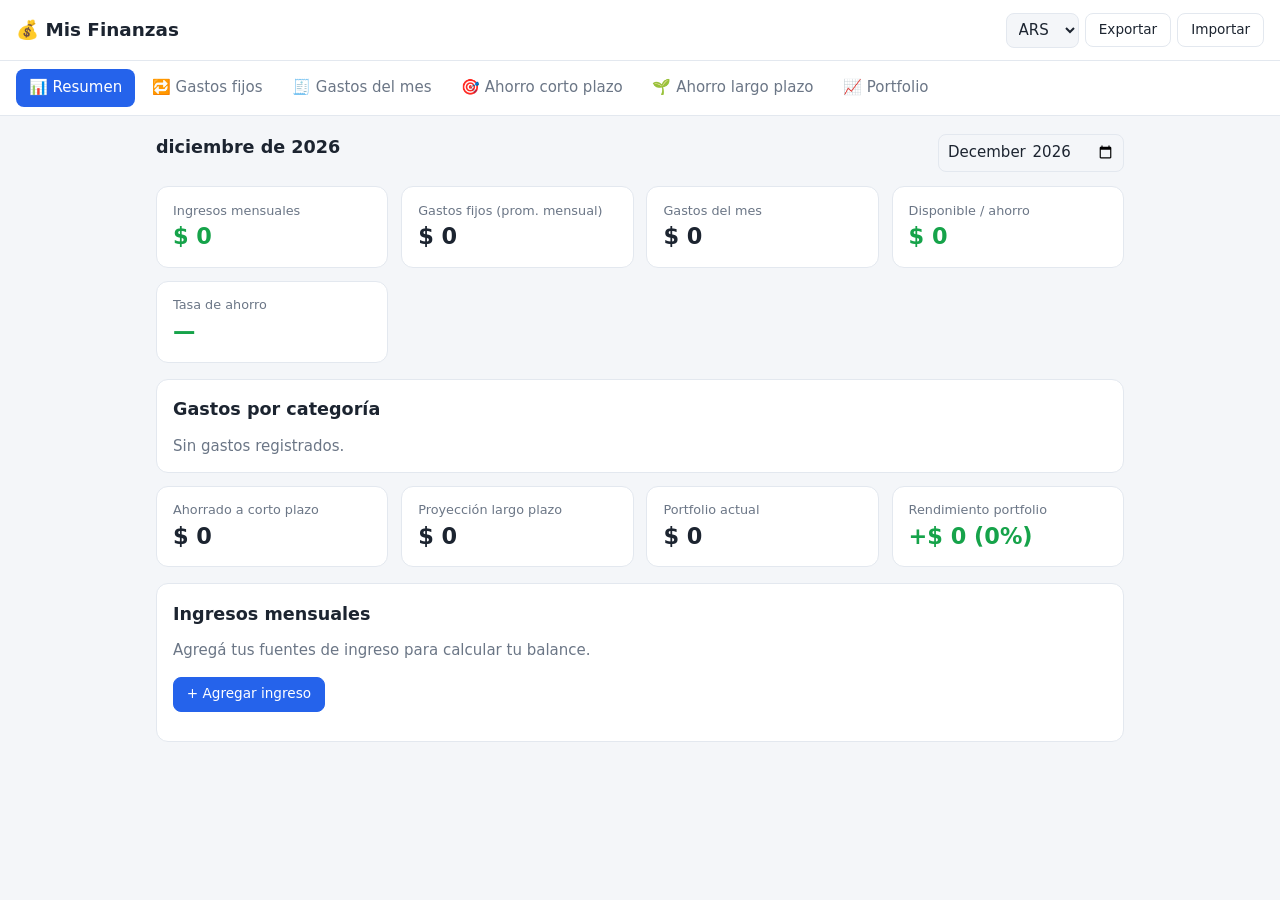
==== finanzas/index.html @ f4c00e90 "Agregar app web de finanzas personales Gastos fijos, gastos del mes, ahorro a corto y largo plazo, p" ====
<!doctype html>
<html lang="es">
<head>
<meta charset="utf-8">
<meta name="viewport" content="width=device-width, initial-scale=1">
<title>Mis Finanzas</title>
<link rel="stylesheet" href="styles.css">
</head>
<body>
<header class="top">
  <h1>💰 Mis Finanzas</h1>
  <div class="top-tools">
    <select id="currency" aria-label="Moneda"></select>
    <button class="btn ghost" data-action="export">Exportar</button>
    <label class="btn ghost">Importar<input id="import" type="file" accept="application/json" hidden></label>
  </div>
</header>
<nav id="tabs" class="tabs" role="tablist"></nav>
<main id="view"></main>

<dialog id="dlg">
  <form method="dialog" id="dlg-form">
    <h2 id="dlg-title"></h2>
    <div id="dlg-fields"></div>
    <div class="dlg-actions">
      <button type="button" class="btn ghost" id="dlg-cancel">Cancelar</button>
      <button type="submit" class="btn primary">Guardar</button>
    </div>
  </form>
</dialog>
<script src="app.js"></script>
</body>
</html>
---- finanzas/styles.css ----
:root{--bg:#f4f6f9;--card:#fff;--text:#1c2430;--muted:#6b7686;--line:#e3e8ef;--primary:#2563eb;--good:#16a34a;--bad:#dc2626;--warn:#d97706}
@media (prefers-color-scheme:dark){:root{--bg:#0f141b;--card:#18202b;--text:#e6ebf2;--muted:#93a0b2;--line:#2a3441;--primary:#5b8def;--good:#34d27b;--bad:#f06a6a;--warn:#f0a23b}}
*{box-sizing:border-box}
body{margin:0;background:var(--bg);color:var(--text);font:15px/1.45 system-ui,-apple-system,"Segoe UI",Roboto,sans-serif}
.top{display:flex;flex-wrap:wrap;gap:.5rem;justify-content:space-between;align-items:center;padding:.8rem 1rem;background:var(--card);border-bottom:1px solid var(--line)}
.top h1{font-size:1.15rem;margin:0}
.top-tools{display:flex;gap:.4rem;align-items:center}
.tabs{display:flex;gap:.25rem;overflow-x:auto;padding:.5rem 1rem;background:var(--card);border-bottom:1px solid var(--line);position:sticky;top:0;z-index:5}
.tabs button{border:0;background:none;color:var(--muted);padding:.5rem .8rem;border-radius:8px;cursor:pointer;white-space:nowrap;font:inherit}
.tabs button.active{background:var(--primary);color:#fff}
main{max-width:1000px;margin:0 auto;padding:1rem}
h2{font-size:1.1rem;margin:.2rem 0 .8rem}
.row{display:flex;flex-wrap:wrap;gap:.6rem;align-items:center;justify-content:space-between;margin-bottom:.8rem}
.grid{display:grid;gap:.8rem;grid-template-columns:repeat(auto-fit,minmax(200px,1fr));margin-bottom:1rem}
.card{background:var(--card);border:1px solid var(--line);border-radius:12px;padding:.9rem 1rem;margin-bottom:.8rem}
.grid .card{margin:0}
.kpi .label{color:var(--muted);font-size:.8rem}
.kpi .value{font-size:1.4rem;font-weight:700}
.good{color:var(--good)}.bad{color:var(--bad)}.muted{color:var(--muted)}
.btn{border:1px solid var(--line);background:var(--card);color:var(--text);padding:.4rem .8rem;border-radius:8px;cursor:pointer;font:inherit;font-size:.85rem}
.btn.primary{background:var(--primary);border-color:var(--primary);color:#fff}
.btn.ghost:hover{background:var(--bg)}
.btn.sm{padding:.2rem .5rem;font-size:.78rem}
.btn.danger{color:var(--bad)}
select,input{font:inherit;padding:.4rem .5rem;border:1px solid var(--line);border-radius:8px;background:var(--bg);color:var(--text);width:100%}
input[type=checkbox]{width:auto}
.top select,.row select,.row input{width:auto}
table{width:100%;border-collapse:collapse}
th,td{text-align:left;padding:.5rem .4rem;border-bottom:1px solid var(--line)}
th{font-size:.75rem;color:var(--muted);text-transform:uppercase;letter-spacing:.03em}
td.num,th.num{text-align:right;white-space:nowrap}
td.act{text-align:right;white-space:nowrap}
.table-wrap{overflow-x:auto}
.bar{height:10px;background:var(--line);border-radius:6px;overflow:hidden}
.bar>i{display:block;height:100%;background:var(--primary)}
.bar.good>i{background:var(--good)}
.cat{display:grid;grid-template-columns:110px 1fr 90px;gap:.5rem;align-items:center;margin:.35rem 0;font-size:.85rem}
.stack{display:flex;height:14px;border-radius:7px;overflow:hidden;margin:.5rem 0}
.dot{display:inline-block;width:10px;height:10px;border-radius:50%;margin-right:.4rem}
.goal h3{margin:0 0 .3rem;font-size:1rem}
.goal .meta{display:flex;justify-content:space-between;gap:.5rem;flex-wrap:wrap;font-size:.85rem;color:var(--muted);margin-top:.3rem}
.empty{color:var(--muted);text-align:center;padding:1.5rem}
dialog{border:1px solid var(--line);border-radius:14px;background:var(--card);color:var(--text);padding:1.2rem;width:min(420px,92vw)}
dialog::backdrop{background:rgba(0,0,0,.45)}
dialog h2{margin-top:0}
.field{display:block;margin-bottom:.7rem}
.field span{display:block;font-size:.8rem;color:var(--muted);margin-bottom:.2rem}
.dlg-actions{display:flex;justify-content:flex-end;gap:.5rem;margin-top:1rem}
svg.chart{width:100%;height:auto;display:block}
@media (max-width:520px){.cat{grid-template-columns:80px 1fr 80px}}
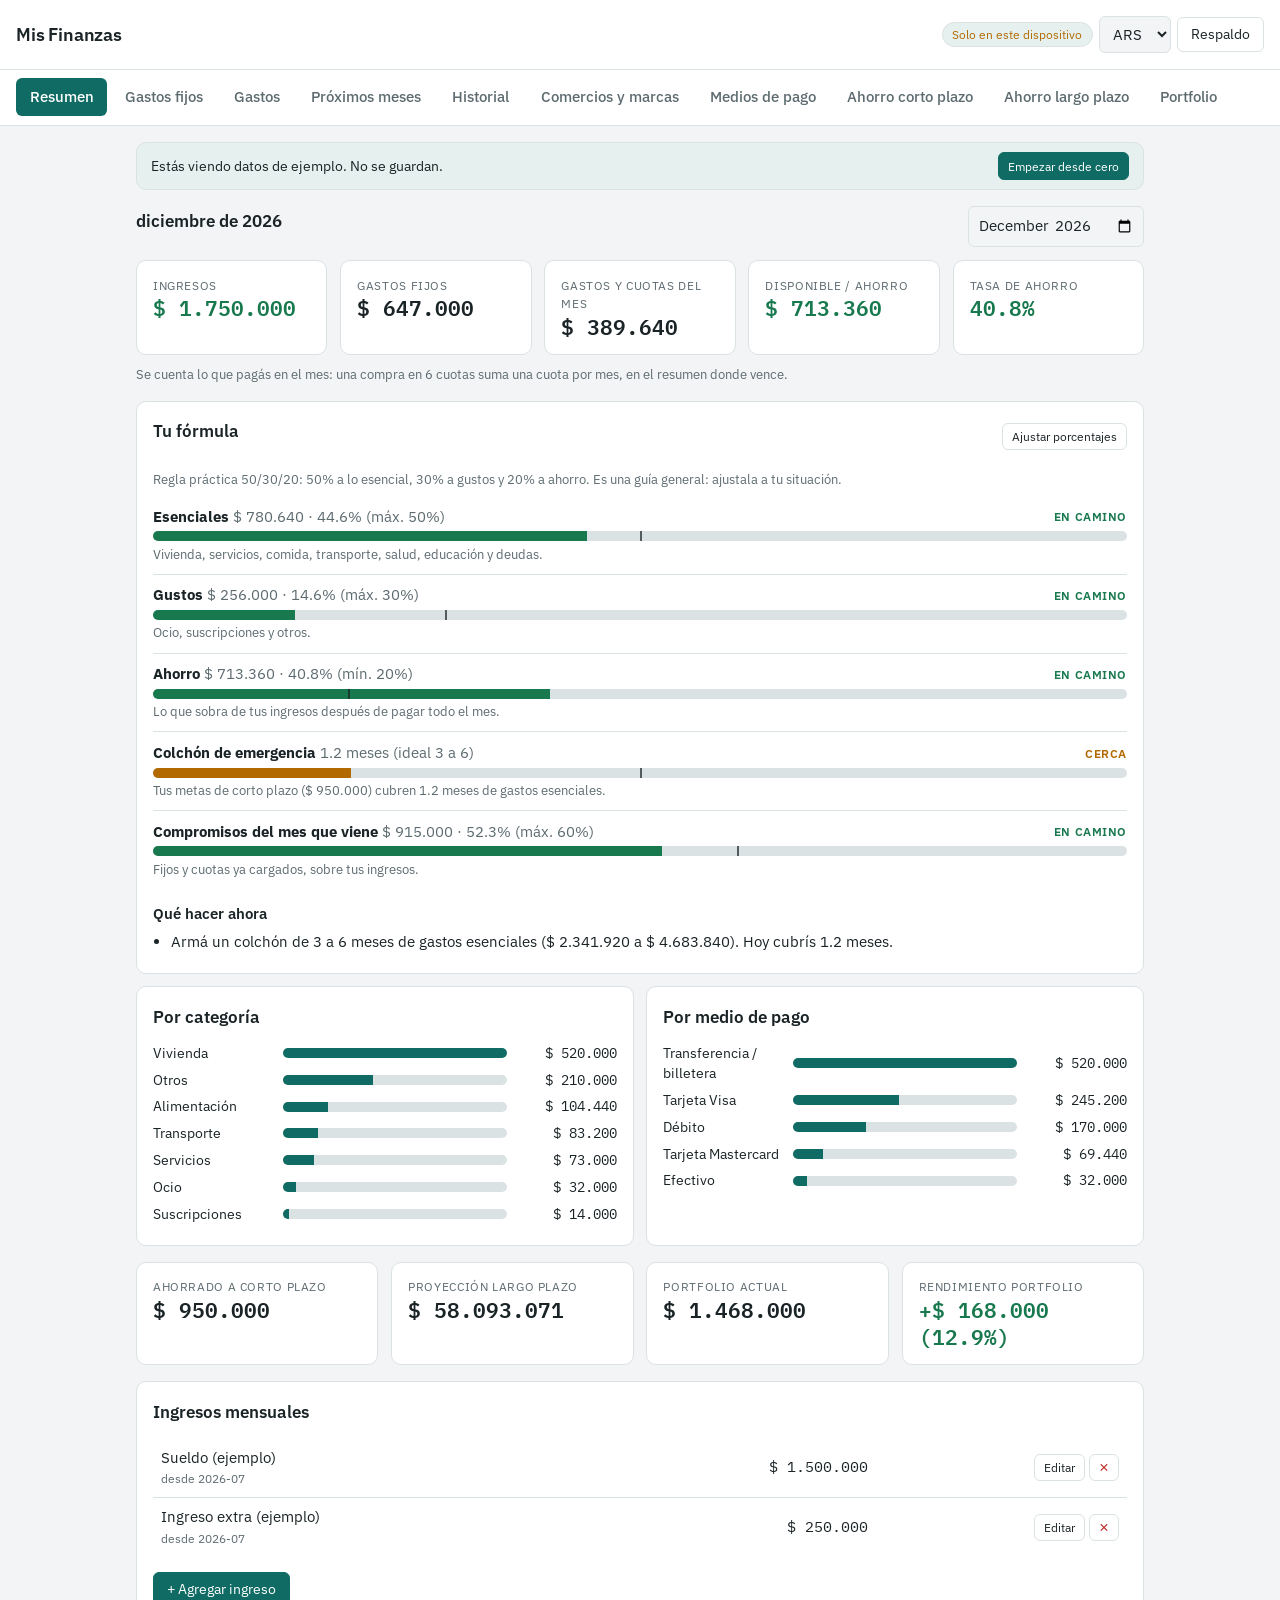
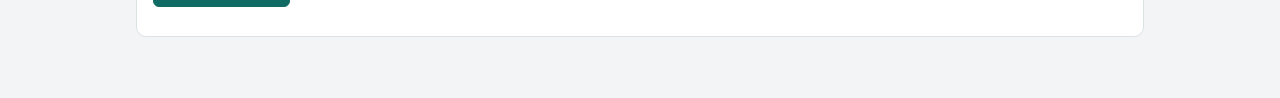
==== commit dfdb1d47: "Finanzas: medios de pago, cuotas, proyección, historial, comercios y fórmula 50/30/20 - Medios de pa" ====
--- a/finanzas/index.html
+++ b/finanzas/index.html
@@ -4,15 +4,18 @@
 <meta charset="utf-8">
 <meta name="viewport" content="width=device-width, initial-scale=1">
 <title>Mis Finanzas</title>
+<link rel="preconnect" href="https://fonts.googleapis.com">
+<link rel="preconnect" href="https://fonts.gstatic.com" crossorigin>
+<link rel="stylesheet" href="https://fonts.googleapis.com/css2?family=IBM+Plex+Mono:wght@400;600&family=IBM+Plex+Sans:wght@400;500;600&display=swap">
 <link rel="stylesheet" href="styles.css">
 </head>
 <body>
 <header class="top">
-  <h1>💰 Mis Finanzas</h1>
+  <h1>Mis Finanzas</h1>
   <div class="top-tools">
+    <span id="store-chip" class="chip" role="status">Conectando…</span>
     <select id="currency" aria-label="Moneda"></select>
-    <button class="btn ghost" data-action="export">Exportar</button>
-    <label class="btn ghost">Importar<input id="import" type="file" accept="application/json" hidden></label>
+    <button class="btn ghost" data-action="export">Respaldo</button>
   </div>
 </header>
 <nav id="tabs" class="tabs" role="tablist"></nav>
@@ -22,12 +25,31 @@
   <form method="dialog" id="dlg-form">
     <h2 id="dlg-title"></h2>
     <div id="dlg-fields"></div>
+    <p id="dlg-note" class="note" role="status"></p>
     <div class="dlg-actions">
       <button type="button" class="btn ghost" id="dlg-cancel">Cancelar</button>
       <button type="submit" class="btn primary">Guardar</button>
     </div>
   </form>
 </dialog>
+<dialog id="cfm">
+  <h2>Confirmar</h2>
+  <p id="cfm-msg"></p>
+  <div class="dlg-actions"><button class="btn ghost" id="cfm-no">Cancelar</button><button class="btn primary" id="cfm-yes">Aceptar</button></div>
+</dialog>
+<dialog id="exp">
+  <h2>Respaldo de datos</h2>
+  <label class="field"><span>Tus datos (copialos y guardalos en un archivo de texto)</span><textarea id="exp-text" readonly></textarea></label>
+  <label class="field"><span>Para restaurar, pegá un respaldo acá o elegí un archivo. Se suma a lo que ya tenés.</span><textarea id="imp-text" placeholder="Pegá el respaldo…"></textarea></label>
+  <input id="import" type="file" accept="application/json,.json" aria-label="Elegir archivo de respaldo">
+  <p class="muted" id="exp-msg" role="status"></p>
+  <div class="dlg-actions">
+    <button class="btn ghost" data-action="close-export">Cerrar</button>
+    <button class="btn" data-action="copy-export">Copiar respaldo</button>
+    <button class="btn primary" data-action="do-import">Importar</button>
+  </div>
+</dialog>
+<div id="toast" class="toast" role="status" hidden></div>
 <script src="app.js"></script>
 </body>
 </html>
--- a/finanzas/styles.css
+++ b/finanzas/styles.css
@@ -1,50 +1,82 @@
-:root{--bg:#f4f6f9;--card:#fff;--text:#1c2430;--muted:#6b7686;--line:#e3e8ef;--primary:#2563eb;--good:#16a34a;--bad:#dc2626;--warn:#d97706}
-@media (prefers-color-scheme:dark){:root{--bg:#0f141b;--card:#18202b;--text:#e6ebf2;--muted:#93a0b2;--line:#2a3441;--primary:#5b8def;--good:#34d27b;--bad:#f06a6a;--warn:#f0a23b}}
+/* Libro contable: fondo papel azulado, cifras en monoespaciada, un solo acento verde-azulado */
+:root{--bg:#f2f4f5;--card:#fff;--text:#1a2326;--muted:#5d6b70;--line:#dbe2e4;--primary:#0f6b63;--on-primary:#fff;--good:#18794e;--bad:#c2352f;--warn:#b26a00;--soft:#e6f0ef;
+--sans:"IBM Plex Sans",system-ui,-apple-system,"Segoe UI",sans-serif;--mono:"IBM Plex Mono",ui-monospace,Menlo,Consolas,monospace;
+--c1:#0f6b63;--c2:#c27a1a;--c3:#5b6fb3;--c4:#a2486f;--c5:#6a8f2a;--c6:#2b8cae;--c7:#8a6d3b;--c8:#7a7f86}
+@media (prefers-color-scheme:dark){:root:not([data-theme="light"]){--bg:#101719;--card:#172124;--text:#e4ecee;--muted:#93a4a9;--line:#27363a;--primary:#3fb9ac;--on-primary:#06201d;--good:#4fcf94;--bad:#f27d76;--warn:#e9a74a;--soft:#1c2c2f;
+--c1:#3fb9ac;--c2:#e0a04a;--c3:#8c9ee0;--c4:#d77fa4;--c5:#9cc255;--c6:#5cb8d8;--c7:#c4a366;--c8:#9aa1a8;color-scheme:dark}}
+:root[data-theme="dark"]{--bg:#101719;--card:#172124;--text:#e4ecee;--muted:#93a4a9;--line:#27363a;--primary:#3fb9ac;--on-primary:#06201d;--good:#4fcf94;--bad:#f27d76;--warn:#e9a74a;--soft:#1c2c2f;
+--c1:#3fb9ac;--c2:#e0a04a;--c3:#8c9ee0;--c4:#d77fa4;--c5:#9cc255;--c6:#5cb8d8;--c7:#c4a366;--c8:#9aa1a8;color-scheme:dark}
 *{box-sizing:border-box}
-body{margin:0;background:var(--bg);color:var(--text);font:15px/1.45 system-ui,-apple-system,"Segoe UI",Roboto,sans-serif}
-.top{display:flex;flex-wrap:wrap;gap:.5rem;justify-content:space-between;align-items:center;padding:.8rem 1rem;background:var(--card);border-bottom:1px solid var(--line)}
-.top h1{font-size:1.15rem;margin:0}
-.top-tools{display:flex;gap:.4rem;align-items:center}
-.tabs{display:flex;gap:.25rem;overflow-x:auto;padding:.5rem 1rem;background:var(--card);border-bottom:1px solid var(--line);position:sticky;top:0;z-index:5}
-.tabs button{border:0;background:none;color:var(--muted);padding:.5rem .8rem;border-radius:8px;cursor:pointer;white-space:nowrap;font:inherit}
-.tabs button.active{background:var(--primary);color:#fff}
-main{max-width:1000px;margin:0 auto;padding:1rem}
-h2{font-size:1.1rem;margin:.2rem 0 .8rem}
+body{margin:0;background:var(--bg);color:var(--text);font:15px/1.5 var(--sans)}
+.top{display:flex;flex-wrap:wrap;gap:.6rem;justify-content:space-between;align-items:center;padding:1rem 16px;background:var(--card);border-bottom:1px solid var(--line)}
+.top h1{font-size:1.15rem;margin:0;font-weight:600;letter-spacing:-.01em}
+.top-tools{display:flex;flex-wrap:wrap;gap:.4rem;align-items:center}
+.chip{font-size:.75rem;padding:.15rem .6rem;border-radius:999px;background:var(--soft);color:var(--muted);border:1px solid var(--line)}
+.chip.ok{color:var(--good)}.chip.warn{color:var(--warn)}.chip.bad{color:var(--bad)}
+.tabs{display:flex;gap:.25rem;overflow-x:auto;padding:.5rem 16px;background:var(--card);border-bottom:1px solid var(--line);position:sticky;top:env(safe-area-inset-top,0px);z-index:5}
+.tabs button{border:0;background:none;color:var(--muted);padding:.5rem .85rem;border-radius:6px;cursor:pointer;white-space:nowrap;font:inherit;font-weight:500}
+.tabs button:hover{background:var(--soft)}
+.tabs button.active{background:var(--primary);color:var(--on-primary)}
+main{max-width:1040px;margin:0 auto;padding:1rem 16px 3rem}
+h2{font-size:1.05rem;margin:.2rem 0 .8rem;font-weight:600}
+h3{font-size:.95rem;margin:0 0 .4rem;font-weight:600}
 .row{display:flex;flex-wrap:wrap;gap:.6rem;align-items:center;justify-content:space-between;margin-bottom:.8rem}
-.grid{display:grid;gap:.8rem;grid-template-columns:repeat(auto-fit,minmax(200px,1fr));margin-bottom:1rem}
-.card{background:var(--card);border:1px solid var(--line);border-radius:12px;padding:.9rem 1rem;margin-bottom:.8rem}
+.grid{display:grid;gap:.8rem;grid-template-columns:repeat(auto-fit,minmax(min(100%,190px),1fr));margin-bottom:1rem}
+.grid>*{min-width:0}
+.card{background:var(--card);border:1px solid var(--line);border-radius:10px;padding:.9rem 1rem;margin-bottom:.8rem}
 .grid .card{margin:0}
-.kpi .label{color:var(--muted);font-size:.8rem}
-.kpi .value{font-size:1.4rem;font-weight:700}
-.good{color:var(--good)}.bad{color:var(--bad)}.muted{color:var(--muted)}
-.btn{border:1px solid var(--line);background:var(--card);color:var(--text);padding:.4rem .8rem;border-radius:8px;cursor:pointer;font:inherit;font-size:.85rem}
-.btn.primary{background:var(--primary);border-color:var(--primary);color:#fff}
-.btn.ghost:hover{background:var(--bg)}
-.btn.sm{padding:.2rem .5rem;font-size:.78rem}
+.kpi .label{color:var(--muted);font-size:.78rem;text-transform:uppercase;letter-spacing:.05em}
+.kpi .value{font:600 1.3rem/1.3 var(--mono);font-variant-numeric:tabular-nums;overflow-wrap:anywhere}
+.good{color:var(--good)}.bad{color:var(--bad)}.warn{color:var(--warn)}.muted{color:var(--muted)}
+.btn{border:1px solid var(--line);background:var(--card);color:var(--text);padding:.4rem .8rem;border-radius:6px;cursor:pointer;font:inherit;font-size:.85rem}
+.btn.primary{background:var(--primary);border-color:var(--primary);color:var(--on-primary)}
+.btn.ghost:hover{background:var(--soft)}
+.btn.sm{padding:.2rem .55rem;font-size:.78rem}
 .btn.danger{color:var(--bad)}
-select,input{font:inherit;padding:.4rem .5rem;border:1px solid var(--line);border-radius:8px;background:var(--bg);color:var(--text);width:100%}
+:focus-visible{outline:2px solid var(--primary);outline-offset:2px}
+select,input,textarea{font:inherit;padding:.45rem .55rem;border:1px solid var(--line);border-radius:6px;background:var(--bg);color:var(--text);width:100%}
+textarea{font:12px/1.4 var(--mono);min-height:7rem;resize:vertical}
 input[type=checkbox]{width:auto}
 .top select,.row select,.row input{width:auto}
 table{width:100%;border-collapse:collapse}
-th,td{text-align:left;padding:.5rem .4rem;border-bottom:1px solid var(--line)}
-th{font-size:.75rem;color:var(--muted);text-transform:uppercase;letter-spacing:.03em}
-td.num,th.num{text-align:right;white-space:nowrap}
+th,td{text-align:left;padding:.55rem .5rem;border-bottom:1px solid var(--line)}
+tbody tr:last-child td{border-bottom:0}
+th{font-size:.72rem;color:var(--muted);text-transform:uppercase;letter-spacing:.06em;font-weight:500}
+td.num,th.num{text-align:right;white-space:nowrap;font-family:var(--mono);font-variant-numeric:tabular-nums}
 td.act{text-align:right;white-space:nowrap}
 .table-wrap{overflow-x:auto}
-.bar{height:10px;background:var(--line);border-radius:6px;overflow:hidden}
+.bar{height:10px;background:var(--line);border-radius:5px;overflow:hidden;position:relative}
 .bar>i{display:block;height:100%;background:var(--primary)}
 .bar.good>i{background:var(--good)}
-.cat{display:grid;grid-template-columns:110px 1fr 90px;gap:.5rem;align-items:center;margin:.35rem 0;font-size:.85rem}
-.stack{display:flex;height:14px;border-radius:7px;overflow:hidden;margin:.5rem 0}
-.dot{display:inline-block;width:10px;height:10px;border-radius:50%;margin-right:.4rem}
-.goal h3{margin:0 0 .3rem;font-size:1rem}
-.goal .meta{display:flex;justify-content:space-between;gap:.5rem;flex-wrap:wrap;font-size:.85rem;color:var(--muted);margin-top:.3rem}
+.bar.warn>i{background:var(--warn)}
+.bar.bad>i{background:var(--bad)}
+.bar>b{position:absolute;top:0;bottom:0;width:2px;background:var(--text);opacity:.7}
+.cat{display:grid;grid-template-columns:120px 1fr 100px;gap:.6rem;align-items:center;margin:.4rem 0;font-size:.85rem}
+.cat .num{text-align:right;font-family:var(--mono);font-variant-numeric:tabular-nums}
+.stack{display:flex;height:14px;border-radius:7px;overflow:hidden;margin:.5rem 0 .8rem}
+.dot{display:inline-block;width:10px;height:10px;border-radius:50%;margin-right:.45rem}
+.goal h3{font-size:1rem;margin-bottom:.5rem}
+.goal .meta{display:flex;justify-content:space-between;gap:.5rem;flex-wrap:wrap;font-size:.85rem;color:var(--muted);margin-top:.5rem}
 .empty{color:var(--muted);text-align:center;padding:1.5rem}
-dialog{border:1px solid var(--line);border-radius:14px;background:var(--card);color:var(--text);padding:1.2rem;width:min(420px,92vw)}
-dialog::backdrop{background:rgba(0,0,0,.45)}
+.banner{display:flex;flex-wrap:wrap;gap:.6rem;align-items:center;justify-content:space-between;background:var(--soft);border:1px solid var(--line);border-radius:10px;padding:.6rem .9rem;margin-bottom:1rem;font-size:.9rem}
+.banner .btns{display:flex;gap:.4rem;flex-wrap:wrap}
+.status{display:grid;grid-template-columns:1fr auto;gap:.2rem .8rem;align-items:center;padding:.6rem 0;border-bottom:1px solid var(--line)}
+.status:last-of-type{border-bottom:0}
+.status .tag{font-size:.72rem;font-weight:600;text-transform:uppercase;letter-spacing:.05em}
+.status .bar{grid-column:1/-1}
+.status .help{grid-column:1/-1;font-size:.82rem;color:var(--muted)}
+.tips{margin:.4rem 0 0;padding-left:1.1rem}
+.tips li{margin:.3rem 0}
+.note{min-height:1.2em;margin:.3rem 0 0;font-size:.82rem;color:var(--muted)}
+dialog{border:1px solid var(--line);border-radius:12px;background:var(--card);color:var(--text);padding:1.2rem;width:min(460px,92vw);max-height:92vh;overflow:auto}
+dialog::backdrop{background:rgba(0,0,0,.5)}
 dialog h2{margin-top:0}
 .field{display:block;margin-bottom:.7rem}
 .field span{display:block;font-size:.8rem;color:var(--muted);margin-bottom:.2rem}
-.dlg-actions{display:flex;justify-content:flex-end;gap:.5rem;margin-top:1rem}
-svg.chart{width:100%;height:auto;display:block}
-@media (max-width:520px){.cat{grid-template-columns:80px 1fr 80px}}
+.dlg-actions{display:flex;flex-wrap:wrap;justify-content:flex-end;gap:.5rem;margin-top:1rem}
+.toast{position:fixed;left:50%;transform:translateX(-50%);bottom:calc(1rem + env(safe-area-inset-bottom,0px));background:var(--text);color:var(--bg);padding:.6rem 1rem;border-radius:8px;font-size:.88rem;max-width:min(92vw,420px);z-index:20}
+svg.chart{width:100%;height:auto;display:block;margin-top:.5rem}
+svg.chart text{font-family:var(--sans);fill:var(--muted)}
+.legend{display:flex;gap:1rem;flex-wrap:wrap;font-size:.8rem;color:var(--muted)}
+@media (max-width:520px){.cat{grid-template-columns:100px 1fr 88px;font-size:.8rem}}
+@media (prefers-reduced-motion:reduce){*{scroll-behavior:auto!important}}
